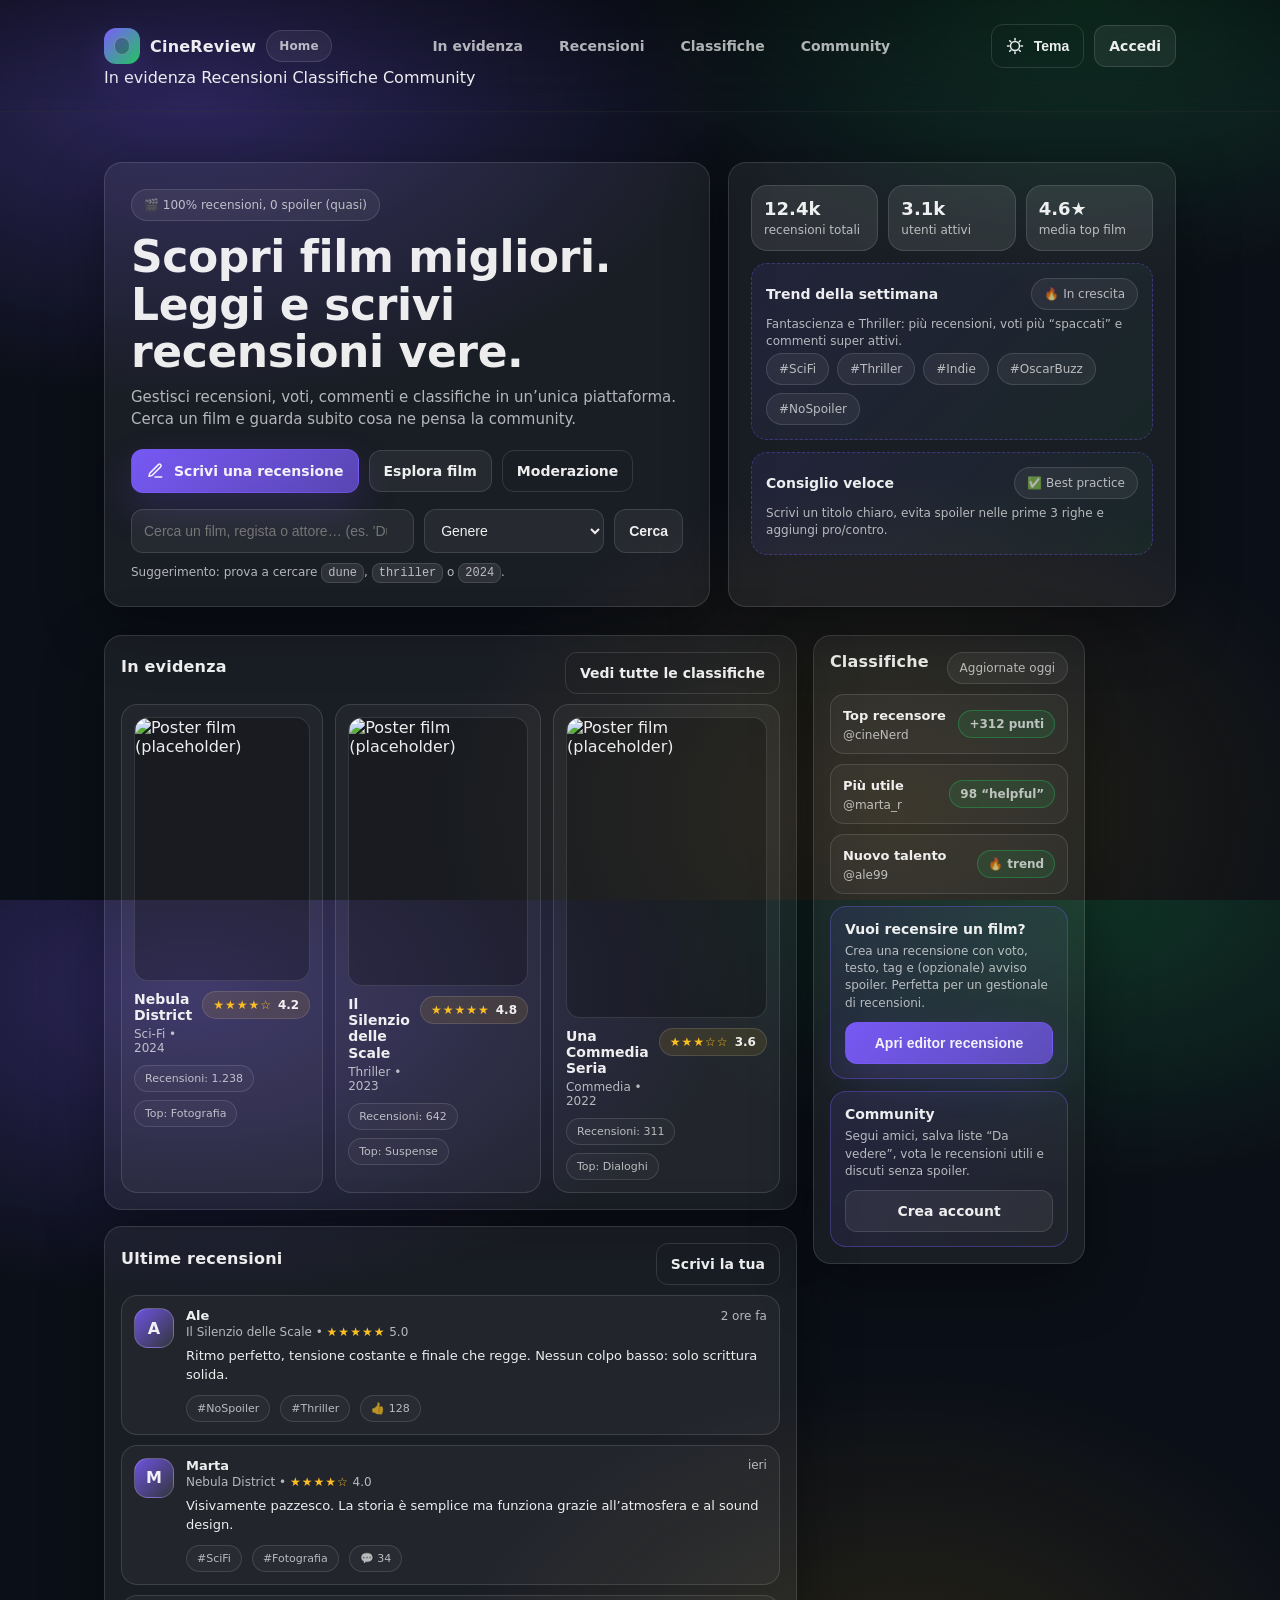
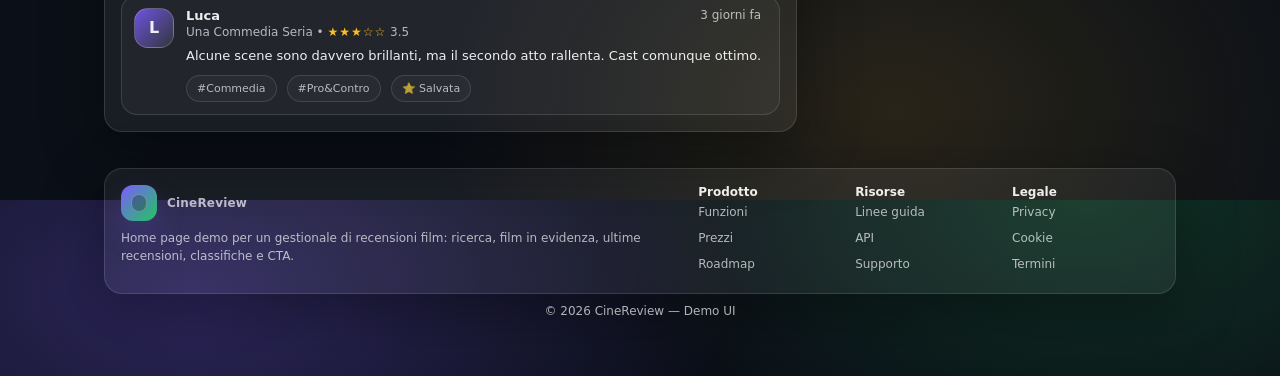
==== public/index.html @ 0fd9e8b3 "sighhhh" ====
<!doctype html>
<html lang="it">
<head>
  <meta charset="utf-8" />
  <meta name="viewport" content="width=device-width,initial-scale=1" />
  <title>CineReview — Recensioni di film</title>
  <meta name="description" content="Scopri, valuta e scrivi recensioni di film. Classifiche, community e consigli personalizzati." />
  <link rel="stylesheet" href="../src/template/homepagestyle.css">
</head>

<body>
  <header>
    <div class="wrap">
      <div class="nav">
        <a class="brand" href="#">
          <span class="logo" aria-hidden="true"></span>
          <span>CineReview</span>
          <span class="chip" title="Demo home">Home</span>
        </a>

        <nav class="navlinks" aria-label="Navigazione principale">
          <a href="#in-evidenza">In evidenza</a>
          <a href="#recensioni">Recensioni</a>
          <a href="#classifiche">Classifiche</a>
          <a href="#community">Community</a>
        </nav>

        <div class="navactions">
          <button class="btn ghost" id="themeBtn" type="button" aria-label="Cambia tema">
            <svg class="icon" viewBox="0 0 24 24" fill="none" aria-hidden="true">
              <path d="M12 18a6 6 0 1 0 0-12 6 6 0 0 0 0 12Z" stroke="currentColor" stroke-width="2"/>
              <path d="M12 2v2M12 20v2M4.93 4.93l1.41 1.41M17.66 17.66l1.41 1.41M2 12h2M20 12h2M4.93 19.07l1.41-1.41M17.66 6.34l1.41-1.41" stroke="currentColor" stroke-width="2" stroke-linecap="round"/>
            </svg>
            Tema
          </button>
          <a class="btn" href="login.php">
            Accedi
          </a>
          <button class="btn burger" id="burger" type="button" aria-label="Apri menu">
            ☰
          </button>
        </div>
      </div>

      <div class="mobilemenu" id="mobilemenu" aria-label="Menu mobile">
        <a href="#in-evidenza">In evidenza</a>
        <a href="#recensioni">Recensioni</a>
        <a href="#classifiche">Classifiche</a>
        <a href="#community">Community</a>
      </div>
    </div>
  </header>

  <main class="wrap">
    <!-- HERO -->
    <section class="hero" aria-label="Introduzione">
      <div class="card hero-left">
        <span class="chip">🎬 100% recensioni, 0 spoiler (quasi)</span>
        <h1>Scopri film migliori.<br/>Leggi e scrivi recensioni vere.</h1>
        <p>
          Gestisci recensioni, voti, commenti e classifiche in un’unica piattaforma.
          Cerca un film e guarda subito cosa ne pensa la community.
        </p>

        <div class="hero-cta">
          <a class="btn primary" href="#scrivi">
            <svg class="icon" viewBox="0 0 24 24" fill="none" aria-hidden="true">
              <path d="M12 20h9" stroke="currentColor" stroke-width="2" stroke-linecap="round"/>
              <path d="M16.5 3.5a2.1 2.1 0 0 1 3 3L8 18l-4 1 1-4 11.5-11.5Z" stroke="currentColor" stroke-width="2" stroke-linejoin="round"/>
            </svg>
            Scrivi una recensione
          </a>
          <a class="btn" href="#in-evidenza">Esplora film</a>
          <a class="btn ghost" href="#moderazione" title="Area admin (demo)">Moderazione</a>
        </div>

        <form class="search" action="#" onsubmit="return false;" aria-label="Ricerca film">
          <input id="q" type="search" placeholder="Cerca un film, regista o attore… (es. 'Dune')" autocomplete="off" />
          <select id="genre" aria-label="Genere">
            <option value="">Genere</option>
            <option>Azione</option>
            <option>Drammatico</option>
            <option>Commedia</option>
            <option>Thriller</option>
            <option>Fantascienza</option>
          </select>
          <button class="btn" type="button" id="searchBtn">Cerca</button>
        </form>

        <div class="smallnote">
          Suggerimento: prova a cercare <code>dune</code>, <code>thriller</code> o <code>2024</code>.
        </div>
      </div>

      <aside class="card hero-right" aria-label="Statistiche e trend">
        <div class="stats">
          <div class="stat">
            <b>12.4k</b>
            <span>recensioni totali</span>
          </div>
          <div class="stat">
            <b>3.1k</b>
            <span>utenti attivi</span>
          </div>
          <div class="stat">
            <b>4.6★</b>
            <span>media top film</span>
          </div>
        </div>

        <div class="mini">
          <div class="row">
            <h3>Trend della settimana</h3>
            <span class="chip">🔥 In crescita</span>
          </div>
          <p>Fantascienza e Thriller: più recensioni, voti più “spaccati” e commenti super attivi.</p>
          <div class="top-tags" aria-label="Tag popolari">
            <span class="chip">#SciFi</span>
            <span class="chip">#Thriller</span>
            <span class="chip">#Indie</span>
            <span class="chip">#OscarBuzz</span>
            <span class="chip">#NoSpoiler</span>
          </div>
        </div>

        <div class="mini">
          <div class="row">
            <h3>Consiglio veloce</h3>
            <span class="chip">✅ Best practice</span>
          </div>
          <p>Scrivi un titolo chiaro, evita spoiler nelle prime 3 righe e aggiungi pro/contro.</p>
        </div>
      </aside>
    </section>

    <!-- SEZIONE PRINCIPALE -->
    <section class="section">
      <!-- Left: Featured + Latest -->
      <div>
        <div class="card" style="padding:16px" id="in-evidenza">
          <div class="head">
            <h2>In evidenza</h2>
            <a class="btn ghost" href="#classifiche">Vedi tutte le classifiche</a>
          </div>

          <div class="grid" aria-label="Film in evidenza">
            <!-- Card 1 -->
            <article class="movie">
              <div class="poster">
                <img alt="Poster film (placeholder)"
                     src="https://picsum.photos/seed/cinereview-1/600/900" />
              </div>
              <div class="meta">
                <div>
                  <div class="title">Nebula District</div>
                  <div class="sub">Sci-Fi • 2024</div>
                </div>
                <div class="rating" title="Voto medio">
                  <span class="stars">★★★★☆</span>
                  <span>4.2</span>
                </div>
              </div>
              <div class="pill">
                <span>Recensioni: 1.238</span>
                <span>Top: Fotografia</span>
              </div>
            </article>

            <!-- Card 2 -->
            <article class="movie">
              <div class="poster">
                <img alt="Poster film (placeholder)"
                     src="https://picsum.photos/seed/cinereview-2/600/900" />
              </div>
              <div class="meta">
                <div>
                  <div class="title">Il Silenzio delle Scale</div>
                  <div class="sub">Thriller • 2023</div>
                </div>
                <div class="rating" title="Voto medio">
                  <span class="stars">★★★★★</span>
                  <span>4.8</span>
                </div>
              </div>
              <div class="pill">
                <span>Recensioni: 642</span>
                <span>Top: Suspense</span>
              </div>
            </article>

            <!-- Card 3 -->
            <article class="movie">
              <div class="poster">
                <img alt="Poster film (placeholder)"
                     src="https://picsum.photos/seed/cinereview-3/600/900" />
              </div>
              <div class="meta">
                <div>
                  <div class="title">Una Commedia Seria</div>
                  <div class="sub">Commedia • 2022</div>
                </div>
                <div class="rating" title="Voto medio">
                  <span class="stars">★★★☆☆</span>
                  <span>3.6</span>
                </div>
              </div>
              <div class="pill">
                <span>Recensioni: 311</span>
                <span>Top: Dialoghi</span>
              </div>
            </article>
          </div>
        </div>

        <div class="card reviews" id="recensioni" style="margin-top:16px">
          <div class="head">
            <h2>Ultime recensioni</h2>
            <a class="btn ghost" href="#scrivi">Scrivi la tua</a>
          </div>

          <article class="review">
            <div class="avatar" aria-hidden="true">A</div>
            <div class="content">
              <div class="top">
                <div class="who">Ale</div>
                <div class="when">2 ore fa</div>
              </div>
              <div class="film">Il Silenzio delle Scale • <span class="stars">★★★★★</span> 5.0</div>
              <div class="text">
                Ritmo perfetto, tensione costante e finale che regge. Nessun colpo basso: solo scrittura solida.
              </div>
              <div class="foot">
                <span class="tag">#NoSpoiler</span>
                <span class="tag">#Thriller</span>
                <span class="tag">👍 128</span>
              </div>
            </div>
          </article>

          <article class="review">
            <div class="avatar" aria-hidden="true">M</div>
            <div class="content">
              <div class="top">
                <div class="who">Marta</div>
                <div class="when">ieri</div>
              </div>
              <div class="film">Nebula District • <span class="stars">★★★★☆</span> 4.0</div>
              <div class="text">
                Visivamente pazzesco. La storia è semplice ma funziona grazie all’atmosfera e al sound design.
              </div>
              <div class="foot">
                <span class="tag">#SciFi</span>
                <span class="tag">#Fotografia</span>
                <span class="tag">💬 34</span>
              </div>
            </div>
          </article>

          <article class="review">
            <div class="avatar" aria-hidden="true">L</div>
            <div class="content">
              <div class="top">
                <div class="who">Luca</div>
                <div class="when">3 giorni fa</div>
              </div>
              <div class="film">Una Commedia Seria • <span class="stars">★★★☆☆</span> 3.5</div>
              <div class="text">
                Alcune scene sono davvero brillanti, ma il secondo atto rallenta. Cast comunque ottimo.
              </div>
              <div class="foot">
                <span class="tag">#Commedia</span>
                <span class="tag">#Pro&Contro</span>
                <span class="tag">⭐ Salvata</span>
              </div>
            </div>
          </article>
        </div>
      </div>

      <!-- Right: Sidebar -->
      <aside class="card side" id="classifiche">
        <div class="head">
          <h2>Classifiche</h2>
          <span class="chip">Aggiornate oggi</span>
        </div>

        <div class="leader" aria-label="Top recensori">
          <div class="rowitem">
            <div>
              <b>Top recensore</b><br/>
              <span>@cineNerd</span>
            </div>
            <span class="badge">+312 punti</span>
          </div>

          <div class="rowitem">
            <div>
              <b>Più utile</b><br/>
              <span>@marta_r</span>
            </div>
            <span class="badge">98 “helpful”</span>
          </div>

          <div class="rowitem">
            <div>
              <b>Nuovo talento</b><br/>
              <span>@ale99</span>
            </div>
            <span class="badge">🔥 trend</span>
          </div>
        </div>

        <div class="cta" id="scrivi">
          <h3>Vuoi recensire un film?</h3>
          <p>
            Crea una recensione con voto, testo, tag e (opzionale) avviso spoiler.
            Perfetta per un gestionale di recensioni.
          </p>
          <button class="btn primary" type="button" onclick="demoToast('Editor recensioni (demo)')">
            Apri editor recensione
          </button>
        </div>

        <div class="cta" id="community" style="margin-top:12px">
          <h3>Community</h3>
          <p>
            Segui amici, salva liste “Da vedere”, vota le recensioni utili e discuti senza spoiler.
          </p>
          <a class="btn" href="#login">Crea account</a>
        </div>
      </aside>
    </section>

    <footer>
      <div class="card footergrid" id="login">
        <div>
          <div class="brand" style="margin-bottom:8px">
            <span class="logo" aria-hidden="true"></span>
            <span>CineReview</span>
          </div>
          <div style="color:var(--muted); line-height:1.5">
            Home page demo per un gestionale di recensioni film: ricerca, film in evidenza,
            ultime recensioni, classifiche e CTA.
          </div>
        </div>

        <div class="cols" aria-label="Link utili">
          <div class="fcol">
            <b style="font-size:12px; color:var(--text)">Prodotto</b>
            <a href="#">Funzioni</a>
            <a href="#">Prezzi</a>
            <a href="#">Roadmap</a>
          </div>
          <div class="fcol">
            <b style="font-size:12px; color:var(--text)">Risorse</b>
            <a href="#">Linee guida</a>
            <a href="#">API</a>
            <a href="#">Supporto</a>
          </div>
          <div class="fcol">
            <b style="font-size:12px; color:var(--text)">Legale</b>
            <a href="#">Privacy</a>
            <a href="#">Cookie</a>
            <a href="#">Termini</a>
          </div>
        </div>
      </div>

      <div class="copy">© <span id="year"></span> CineReview — Demo UI</div>
    </footer>
  </main>

  <script>
    // --- Mobile menu toggle
    const burger = document.getElementById('burger');
    const mobilemenu = document.getElementById('mobilemenu');
    burger?.addEventListener('click', () => {
      const open = mobilemenu.style.display === 'block';
      mobilemenu.style.display = open ? 'none' : 'block';
    });

    // --- Theme toggle (light/dark) with localStorage
    const themeBtn = document.getElementById('themeBtn');
    const saved = localStorage.getItem('cinereview_theme');
    if (saved === 'light') document.body.classList.add('light');

    themeBtn?.addEventListener('click', () => {
      document.body.classList.toggle('light');
      localStorage.setItem('cinereview_theme',
        document.body.classList.contains('light') ? 'light' : 'dark'
      );
    });

    // --- Fake search action
    const searchBtn = document.getElementById('searchBtn');
    const q = document.getElementById('q');
    const genre = document.getElementById('genre');

    searchBtn?.addEventListener('click', () => {
      const text = (q.value || '').trim();
      const g = genre.value;
      const msg = `Ricerca (demo): ${text || '—'} ${g ? '• Genere: ' + g : ''}`;
      demoToast(msg);
    });

    // --- Footer year
    document.getElementById('year').textContent = new Date().getFullYear();

    // --- Minimal toast (no librerie)
    function demoToast(message){
      const t = document.createElement('div');
      t.textContent = message;
      t.setAttribute('role', 'status');
      t.style.position = 'fixed';
      t.style.left = '50%';
      t.style.bottom = '22px';
      t.style.transform = 'translateX(-50%)';
      t.style.padding = '12px 14px';
      t.style.borderRadius = '14px';
      t.style.border = '1px solid rgba(255,255,255,.18)';
      t.style.background = 'rgba(0,0,0,.72)';
      t.style.color = 'white';
      t.style.backdropFilter = 'blur(10px)';
      t.style.boxShadow = '0 20px 60px rgba(0,0,0,.45)';
      t.style.fontWeight = '700';
      t.style.fontSize = '13px';
      t.style.zIndex = 9999;
      document.body.appendChild(t);
      setTimeout(()=>{ t.style.opacity = '0'; t.style.transition = 'opacity .25s ease'; }, 1300);
      setTimeout(()=>{ t.remove(); }, 1700);
    }
  </script>
</body>
</html>
---- src/template/homepagestyle.css ----
:root{
      --bg: #0b0f17;
      --panel: rgba(255,255,255,.06);
      --panel2: rgba(255,255,255,.09);
      --text: rgba(255,255,255,.92);
      --muted: rgba(255,255,255,.68);
      --line: rgba(255,255,255,.12);
      --accent: #7c5cff;
      --accent2:#22c55e;
      --warning:#fbbf24;
      --shadow: 0 18px 60px rgba(0,0,0,.35);
      --radius: 18px;
      --radius2: 14px;
      --max: 1120px;
      --mono: ui-monospace, SFMono-Regular, Menlo, Monaco, Consolas, "Liberation Mono", "Courier New", monospace;
      --sans: ui-sans-serif, system-ui, -apple-system, Segoe UI, Roboto, Helvetica, Arial, "Apple Color Emoji","Segoe UI Emoji";
    }

    /* Light mode */
    body.light{
      --bg: #f7f8fb;
      --panel: rgba(0,0,0,.045);
      --panel2: rgba(0,0,0,.065);
      --text: rgba(10,14,23,.92);
      --muted: rgba(10,14,23,.65);
      --line: rgba(10,14,23,.12);
      --shadow: 0 18px 60px rgba(10,14,23,.10);
    }

    *{box-sizing:border-box}
    html,body{height:100%}
    body{
      margin:0;
      font-family:var(--sans);
      background:
        radial-gradient(900px 520px at 15% 10%, rgba(124,92,255,.30), transparent 60%),
        radial-gradient(720px 440px at 85% 0%, rgba(34,197,94,.20), transparent 65%),
        radial-gradient(720px 520px at 70% 90%, rgba(251,191,36,.12), transparent 65%),
        var(--bg);
      color:var(--text);
    }

    a{color:inherit;text-decoration:none}
    .wrap{max-width:var(--max); margin:0 auto; padding:24px}
    .chip{
      display:inline-flex; align-items:center; gap:8px;
      padding:8px 12px; border:1px solid var(--line);
      background:var(--panel); border-radius:999px; color:var(--muted);
      font-size:12px;
    }
    .btn{
      display:inline-flex; align-items:center; justify-content:center; gap:10px;
      padding:12px 14px; border-radius:12px;
      border:1px solid var(--line);
      background:var(--panel);
      color:var(--text);
      font-weight:600; font-size:14px;
      cursor:pointer;
      transition:transform .12s ease, background .12s ease, border-color .12s ease;
      user-select:none;
    }
    .btn:hover{transform:translateY(-1px); background:var(--panel2); border-color:rgba(124,92,255,.35)}
    .btn.primary{
      background:linear-gradient(135deg, rgba(124,92,255,.95), rgba(124,92,255,.65));
      border-color:rgba(124,92,255,.45);
      box-shadow:0 16px 40px rgba(124,92,255,.20);
    }
    .btn.primary:hover{border-color:rgba(124,92,255,.75)}
    .btn.ghost{background:transparent}
    .icon{
      width:18px; height:18px; display:inline-block;
      vertical-align:-3px;
    }

    /* Header */
    header{
      position:sticky; top:0; z-index:30;
      backdrop-filter: blur(14px);
      background:linear-gradient(to bottom, rgba(0,0,0,.28), rgba(0,0,0,.00));
      border-bottom:1px solid rgba(255,255,255,.06);
    }
    body.light header{
      background:linear-gradient(to bottom, rgba(247,248,251,.70), rgba(247,248,251,.10));
      border-bottom:1px solid rgba(0,0,0,.06);
    }
    .nav{
      display:flex; align-items:center; justify-content:space-between;
      gap:14px;
    }
    .brand{
      display:flex; align-items:center; gap:10px; font-weight:800; letter-spacing:.2px;
    }
    .logo{
      width:36px; height:36px; border-radius:12px;
      background:linear-gradient(135deg, rgba(124,92,255,1), rgba(34,197,94,1));
      box-shadow: 0 12px 30px rgba(124,92,255,.18);
      position:relative;
    }
    .logo:after{
      content:"";
      position:absolute; inset:9px 10px 9px 10px;
      border-radius:10px;
      background:rgba(0,0,0,.25);
      border:1px solid rgba(255,255,255,.25);
    }
    .navlinks{
      display:flex; align-items:center; gap:16px;
      color:var(--muted); font-weight:600; font-size:14px;
    }
    .navlinks a{padding:10px 10px; border-radius:12px}
    .navlinks a:hover{background:var(--panel2); color:var(--text)}
    .navactions{display:flex; align-items:center; gap:10px}
    .burger{display:none}

    /* Hero */
    .hero{
      padding:26px 0 10px 0;
      display:grid;
      grid-template-columns: 1.15fr .85fr;
      gap:18px;
      align-items:stretch;
    }
    .card{
      background:var(--panel);
      border:1px solid var(--line);
      border-radius:var(--radius);
      box-shadow:var(--shadow);
    }
    .hero-left{padding:26px}
    .hero h1{
      margin:12px 0 10px;
      font-size: clamp(30px, 3.5vw, 44px);
      line-height:1.08;
      letter-spacing:-.4px;
    }
    .hero p{
      margin:0 0 18px;
      color:var(--muted);
      font-size:15px;
      line-height:1.5;
      max-width:58ch;
    }
    .hero-cta{display:flex; gap:10px; flex-wrap:wrap; align-items:center}
    .search{
      display:flex; gap:10px; margin-top:16px; flex-wrap:wrap;
    }
    .search input, .search select{
      background:rgba(255,255,255,.06);
      border:1px solid var(--line);
      color:var(--text);
      padding:12px 12px;
      border-radius:12px;
      outline:none;
      font-size:14px;
    }
    body.light .search input, body.light .search select{
      background:rgba(0,0,0,.03);
    }
    .search input{flex: 1 1 260px}
    .search select{flex: 0 1 180px}
    .smallnote{margin-top:12px; color:var(--muted); font-size:12px}
    .smallnote code{font-family:var(--mono); background:var(--panel2); padding:2px 6px; border-radius:8px; border:1px solid var(--line)}

    .hero-right{
      padding:22px;
      display:flex; flex-direction:column; gap:12px;
      position:relative;
      overflow:hidden;
    }
    .stats{
      display:grid;
      grid-template-columns:repeat(3,1fr);
      gap:10px;
    }
    .stat{
      border:1px solid var(--line);
      background:var(--panel2);
      border-radius:16px;
      padding:12px;
    }
    .stat b{display:block; font-size:18px}
    .stat span{color:var(--muted); font-size:12px}
    .top-tags{
      display:flex; flex-wrap:wrap; gap:8px;
      margin-top:2px;
    }
    .top-tags .chip{cursor:pointer}
    .mini{
      border:1px dashed rgba(124,92,255,.35);
      background:linear-gradient(135deg, rgba(124,92,255,.10), rgba(34,197,94,.06));
      border-radius:16px;
      padding:14px;
    }
    .mini .row{display:flex; justify-content:space-between; align-items:center; gap:12px}
    .mini h3{margin:0; font-size:14px}
    .mini p{margin:6px 0 0; font-size:12px; color:var(--muted); line-height:1.45}

    /* Sections */
    .section{
      margin-top:18px;
      display:grid;
      grid-template-columns: 1.25fr .75fr;
      gap:16px;
      align-items:start;
    }
    .section h2{
      margin:0 0 12px;
      font-size:16px;
      letter-spacing:.2px;
    }
    .section .head{
      display:flex; align-items:center; justify-content:space-between; gap:12px;
      margin-bottom:10px;
    }

    /* Featured movies grid */
    .grid{
      display:grid;
      grid-template-columns:repeat(3,1fr);
      gap:12px;
    }
    .movie{
      padding:12px;
      border-radius:16px;
      border:1px solid var(--line);
      background:rgba(255,255,255,.04);
      transition:transform .12s ease, background .12s ease, border-color .12s ease;
    }
    .movie:hover{transform:translateY(-2px); background:var(--panel2); border-color:rgba(124,92,255,.35)}
    .poster{
      aspect-ratio: 2/3;
      border-radius:14px;
      overflow:hidden;
      border:1px solid rgba(255,255,255,.12);
      background:rgba(0,0,0,.25);
    }
    .poster img{width:100%; height:100%; object-fit:cover; display:block}
    .movie .meta{margin-top:10px; display:flex; align-items:flex-start; justify-content:space-between; gap:10px}
    .movie .title{font-weight:800; font-size:14px; line-height:1.15}
    .movie .sub{color:var(--muted); font-size:12px; margin-top:4px}
    .rating{
      display:inline-flex; align-items:center; gap:6px;
      padding:6px 10px; border-radius:999px;
      border:1px solid var(--line);
      background:rgba(251,191,36,.10);
      font-weight:800; font-size:12px;
      white-space:nowrap;
    }
    .stars{letter-spacing:1px; color:var(--warning)}
    .pill{
      margin-top:10px;
      display:flex; gap:8px; flex-wrap:wrap;
    }
    .pill span{
      font-size:11px; color:var(--muted);
      border:1px solid var(--line);
      border-radius:999px;
      padding:6px 10px;
      background:rgba(255,255,255,.03);
    }

    /* Latest reviews */
    .reviews{padding:16px}
    .review{
      display:flex; gap:12px;
      padding:12px; border-radius:16px;
      border:1px solid var(--line);
      background:rgba(255,255,255,.04);
    }
    .review + .review{margin-top:10px}
    .avatar{
      width:40px; height:40px; border-radius:14px;
      background:linear-gradient(135deg, rgba(124,92,255,.85), rgba(255,255,255,.08));
      border:1px solid rgba(255,255,255,.18);
      flex:0 0 auto;
      display:grid; place-items:center;
      font-weight:900;
    }
    body.light .avatar{border-color:rgba(0,0,0,.10)}
    .review .content{min-width:0}
    .review .top{display:flex; align-items:center; justify-content:space-between; gap:10px}
    .review .who{font-weight:800; font-size:13px}
    .review .when{color:var(--muted); font-size:12px}
    .review .film{color:var(--muted); font-size:12px; margin-top:2px}
    .review .text{margin-top:8px; color:var(--text); font-size:13px; line-height:1.45}
    .review .foot{margin-top:10px; display:flex; gap:10px; flex-wrap:wrap; align-items:center}
    .tag{
      font-size:11px; color:var(--muted);
      border:1px solid var(--line);
      border-radius:999px;
      padding:6px 10px;
      background:rgba(255,255,255,.03);
    }

    /* Sidebar: leaderboard + CTA */
    .side{padding:16px}
    .leader{
      display:flex; flex-direction:column; gap:10px;
    }
    .rowitem{
      display:flex; align-items:center; justify-content:space-between; gap:12px;
      padding:10px 12px; border-radius:14px;
      border:1px solid var(--line);
      background:rgba(255,255,255,.04);
    }
    .rowitem b{font-size:13px}
    .rowitem span{font-size:12px; color:var(--muted)}
    .badge{
      font-size:11px;
      border:1px solid rgba(34,197,94,.35);
      background:rgba(34,197,94,.12);
      padding:6px 10px;
      border-radius:999px;
      color:var(--text);
      font-weight:800;
      white-space:nowrap;
    }
    .cta{
      margin-top:12px;
      padding:14px;
      border-radius:16px;
      border:1px solid rgba(124,92,255,.35);
      background:linear-gradient(135deg, rgba(124,92,255,.12), rgba(255,255,255,.03));
    }
    .cta h3{margin:0 0 6px; font-size:14px}
    .cta p{margin:0 0 10px; color:var(--muted); font-size:12px; line-height:1.45}
    .cta .btn{width:100%}

    /* Footer */
    footer{
      margin-top:18px;
      padding:18px 0 34px;
      color:var(--muted);
      font-size:12px;
    }
    .footergrid{
      display:grid;
      grid-template-columns: 1.1fr .9fr;
      gap:14px;
      padding:16px;
    }
    .footergrid .cols{
      display:grid;
      grid-template-columns:repeat(3, 1fr);
      gap:10px;
    }
    .fcol a{
      display:block; padding:6px 0;
      color:var(--muted);
    }
    .fcol a:hover{color:var(--text)}
    .copy{padding-top:10px; text-align:center}

    /* Mobile */
    @media (max-width: 940px){
      .hero{grid-template-columns: 1fr; }
      .section{grid-template-columns: 1fr}
      .grid{grid-template-columns: repeat(2,1fr)}
      .navlinks{display:none}
      .burger{display:inline-flex}
      .mobilemenu{
        display:none;
        margin-top:12px;
        border:1px solid var(--line);
        border-radius:16px;
        background:var(--panel);
        padding:10px;
      }
      .mobilemenu a{
        display:block;
        padding:10px 10px;
        border-radius:12px;
        color:var(--muted);
        font-weight:700;
      }
      .mobilemenu a:hover{background:var(--panel2); color:var(--text)}
    }
    @media (max-width: 560px){
      .grid{grid-template-columns: 1fr}
      .stats{grid-template-columns: 1fr}
      .hero-left{padding:18px}
      .hero-right{padding:16px}
    }
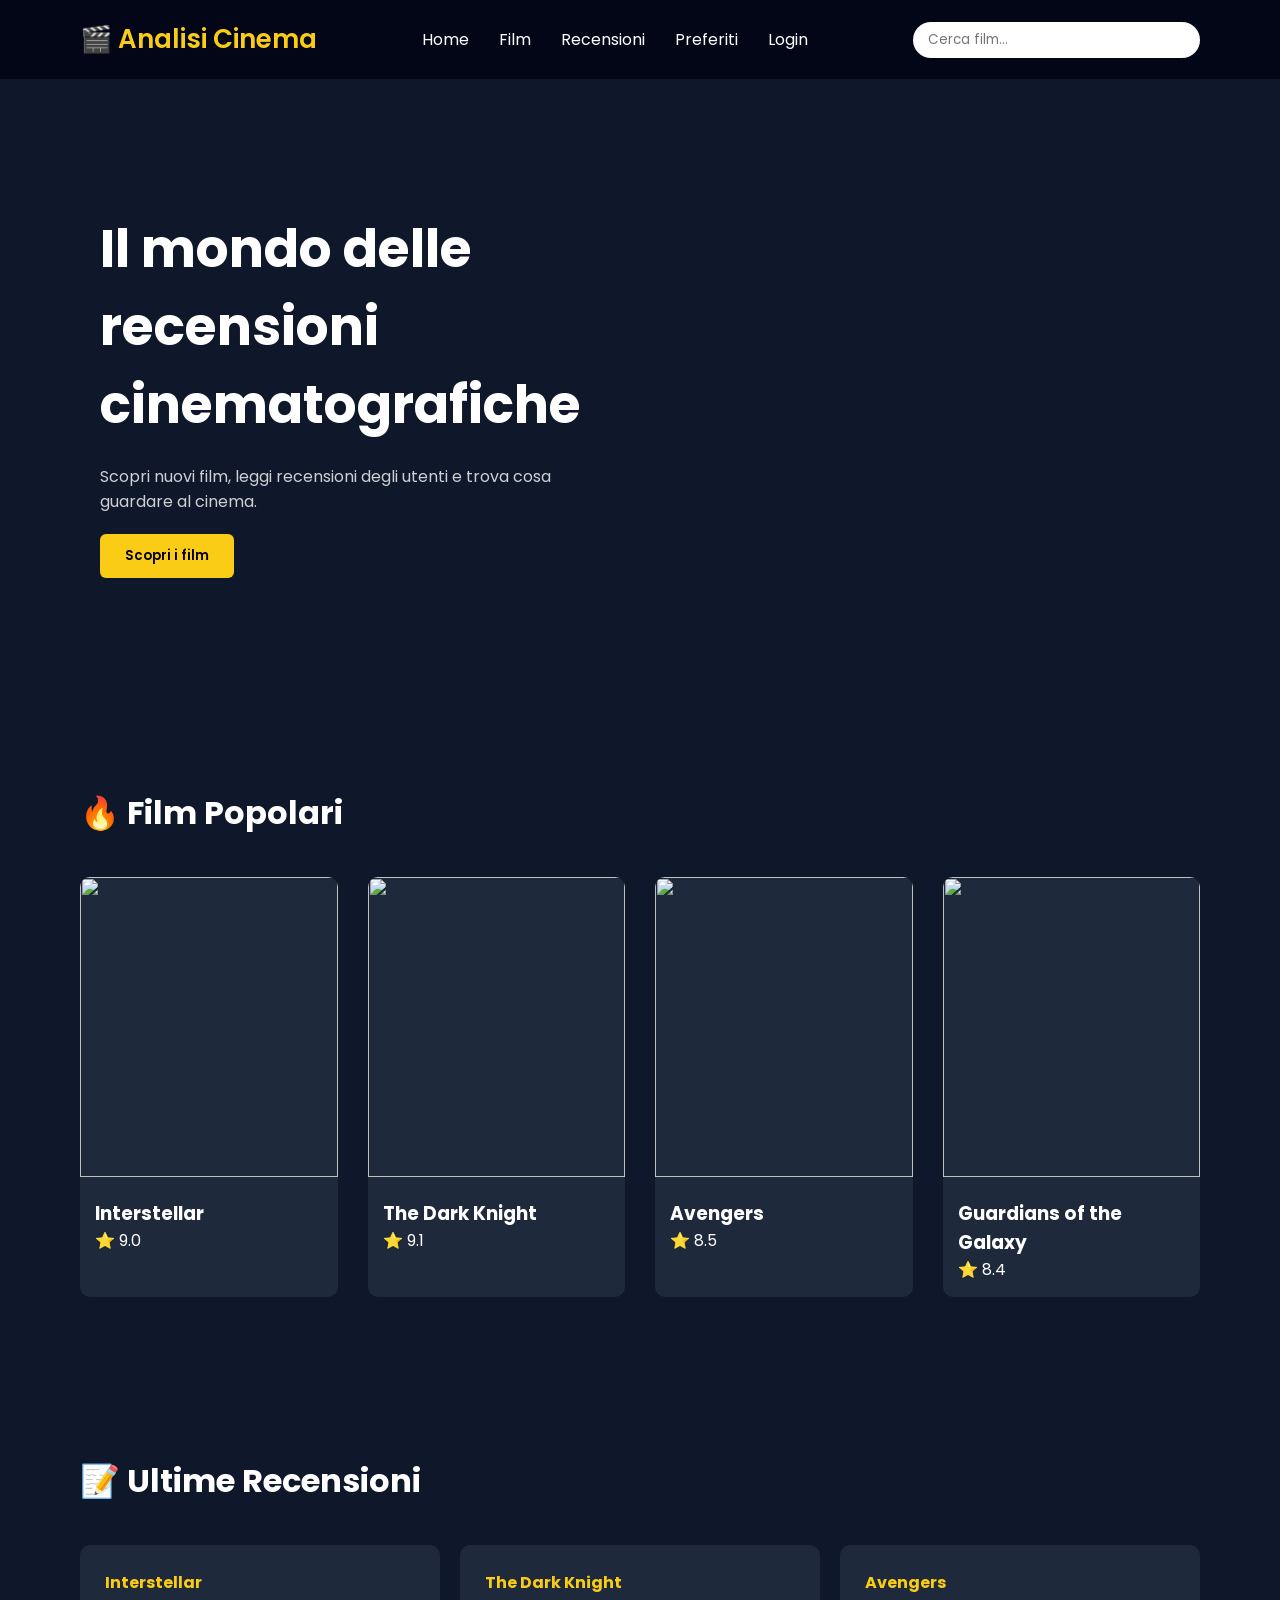
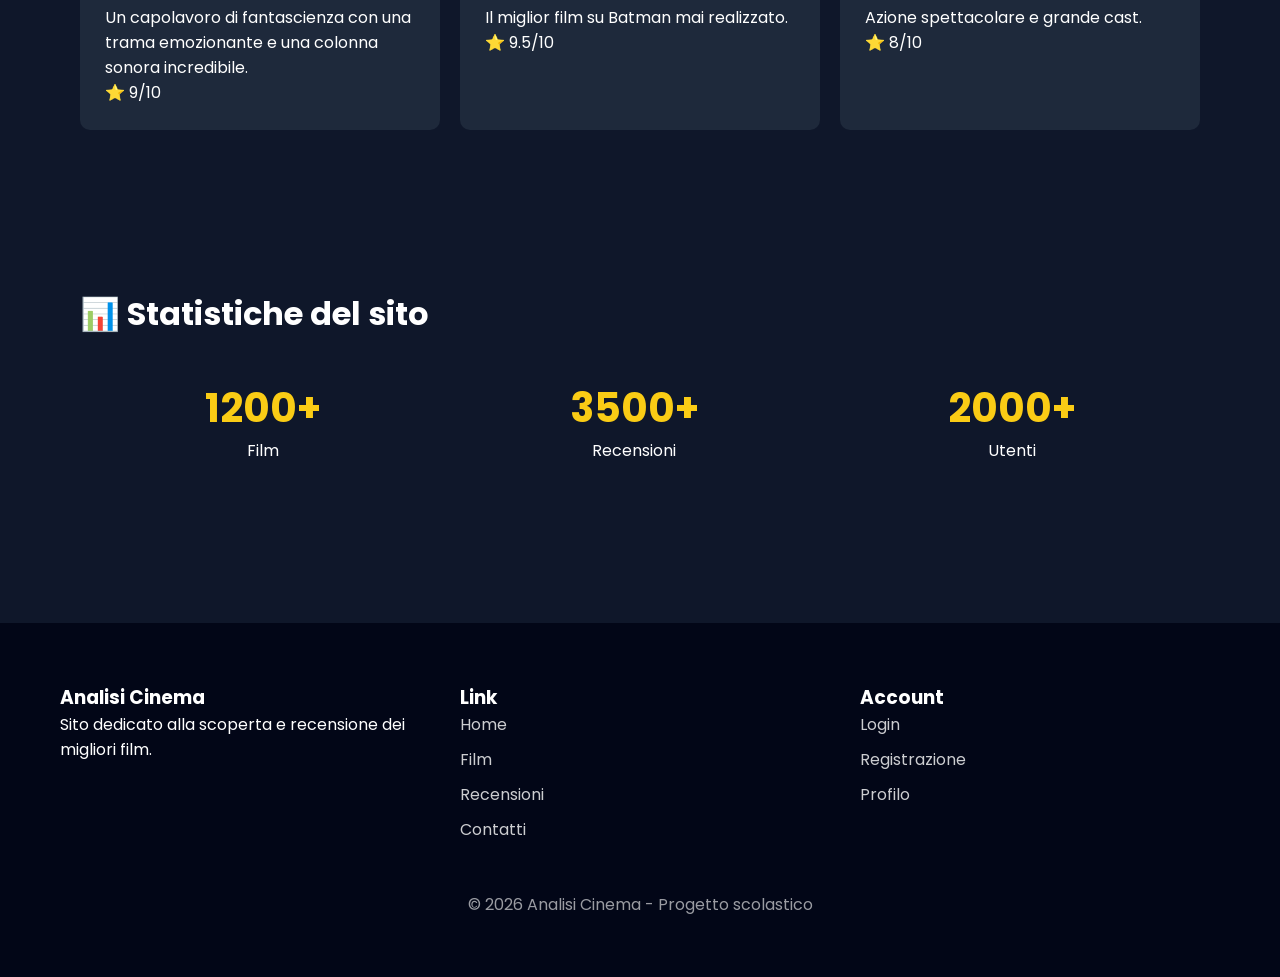
==== commit a22c7894: "Cercando di integrare l'html con le varie funzioni + aggiustamenti di struttura" ====
--- a/public/index.html
+++ b/public/index.html
@@ -1,434 +1,224 @@
-<!doctype html>
+<!DOCTYPE html>
 <html lang="it">
+
 <head>
-  <meta charset="utf-8" />
-  <meta name="viewport" content="width=device-width,initial-scale=1" />
-  <title>CineReview — Recensioni di film</title>
-  <meta name="description" content="Scopri, valuta e scrivi recensioni di film. Classifiche, community e consigli personalizzati." />
-  <link rel="stylesheet" href="../src/template/homepagestyle.css">
+
+<meta charset="UTF-8">
+<meta name="viewport" content="width=device-width, initial-scale=1.0">
+
+<title>Analisi Cinema</title>
+
+<link href="https://fonts.googleapis.com/css2?family=Poppins:wght@300;400;600&display=swap" rel="stylesheet">
+<link rel="stylesheet" href="../src/template/homepagestyle.css">
 </head>
 
+
 <body>
-  <header>
-    <div class="wrap">
-      <div class="nav">
-        <a class="brand" href="#">
-          <span class="logo" aria-hidden="true"></span>
-          <span>CineReview</span>
-          <span class="chip" title="Demo home">Home</span>
-        </a>
-
-        <nav class="navlinks" aria-label="Navigazione principale">
-          <a href="#in-evidenza">In evidenza</a>
-          <a href="#recensioni">Recensioni</a>
-          <a href="#classifiche">Classifiche</a>
-          <a href="#community">Community</a>
-        </nav>
-
-        <div class="navactions">
-          <button class="btn ghost" id="themeBtn" type="button" aria-label="Cambia tema">
-            <svg class="icon" viewBox="0 0 24 24" fill="none" aria-hidden="true">
-              <path d="M12 18a6 6 0 1 0 0-12 6 6 0 0 0 0 12Z" stroke="currentColor" stroke-width="2"/>
-              <path d="M12 2v2M12 20v2M4.93 4.93l1.41 1.41M17.66 17.66l1.41 1.41M2 12h2M20 12h2M4.93 19.07l1.41-1.41M17.66 6.34l1.41-1.41" stroke="currentColor" stroke-width="2" stroke-linecap="round"/>
-            </svg>
-            Tema
-          </button>
-          <a class="btn" href="login.php">
-            Accedi
-          </a>
-          <button class="btn burger" id="burger" type="button" aria-label="Apri menu">
-            ☰
-          </button>
-        </div>
-      </div>
-
-      <div class="mobilemenu" id="mobilemenu" aria-label="Menu mobile">
-        <a href="#in-evidenza">In evidenza</a>
-        <a href="#recensioni">Recensioni</a>
-        <a href="#classifiche">Classifiche</a>
-        <a href="#community">Community</a>
-      </div>
-    </div>
-  </header>
-
-  <main class="wrap">
-    <!-- HERO -->
-    <section class="hero" aria-label="Introduzione">
-      <div class="card hero-left">
-        <span class="chip">🎬 100% recensioni, 0 spoiler (quasi)</span>
-        <h1>Scopri film migliori.<br/>Leggi e scrivi recensioni vere.</h1>
-        <p>
-          Gestisci recensioni, voti, commenti e classifiche in un’unica piattaforma.
-          Cerca un film e guarda subito cosa ne pensa la community.
-        </p>
-
-        <div class="hero-cta">
-          <a class="btn primary" href="#scrivi">
-            <svg class="icon" viewBox="0 0 24 24" fill="none" aria-hidden="true">
-              <path d="M12 20h9" stroke="currentColor" stroke-width="2" stroke-linecap="round"/>
-              <path d="M16.5 3.5a2.1 2.1 0 0 1 3 3L8 18l-4 1 1-4 11.5-11.5Z" stroke="currentColor" stroke-width="2" stroke-linejoin="round"/>
-            </svg>
-            Scrivi una recensione
-          </a>
-          <a class="btn" href="#in-evidenza">Esplora film</a>
-          <a class="btn ghost" href="#moderazione" title="Area admin (demo)">Moderazione</a>
-        </div>
-
-        <form class="search" action="#" onsubmit="return false;" aria-label="Ricerca film">
-          <input id="q" type="search" placeholder="Cerca un film, regista o attore… (es. 'Dune')" autocomplete="off" />
-          <select id="genre" aria-label="Genere">
-            <option value="">Genere</option>
-            <option>Azione</option>
-            <option>Drammatico</option>
-            <option>Commedia</option>
-            <option>Thriller</option>
-            <option>Fantascienza</option>
-          </select>
-          <button class="btn" type="button" id="searchBtn">Cerca</button>
-        </form>
-
-        <div class="smallnote">
-          Suggerimento: prova a cercare <code>dune</code>, <code>thriller</code> o <code>2024</code>.
-        </div>
-      </div>
-
-      <aside class="card hero-right" aria-label="Statistiche e trend">
-        <div class="stats">
-          <div class="stat">
-            <b>12.4k</b>
-            <span>recensioni totali</span>
-          </div>
-          <div class="stat">
-            <b>3.1k</b>
-            <span>utenti attivi</span>
-          </div>
-          <div class="stat">
-            <b>4.6★</b>
-            <span>media top film</span>
-          </div>
-        </div>
-
-        <div class="mini">
-          <div class="row">
-            <h3>Trend della settimana</h3>
-            <span class="chip">🔥 In crescita</span>
-          </div>
-          <p>Fantascienza e Thriller: più recensioni, voti più “spaccati” e commenti super attivi.</p>
-          <div class="top-tags" aria-label="Tag popolari">
-            <span class="chip">#SciFi</span>
-            <span class="chip">#Thriller</span>
-            <span class="chip">#Indie</span>
-            <span class="chip">#OscarBuzz</span>
-            <span class="chip">#NoSpoiler</span>
-          </div>
-        </div>
-
-        <div class="mini">
-          <div class="row">
-            <h3>Consiglio veloce</h3>
-            <span class="chip">✅ Best practice</span>
-          </div>
-          <p>Scrivi un titolo chiaro, evita spoiler nelle prime 3 righe e aggiungi pro/contro.</p>
-        </div>
-      </aside>
-    </section>
-
-    <!-- SEZIONE PRINCIPALE -->
-    <section class="section">
-      <!-- Left: Featured + Latest -->
-      <div>
-        <div class="card" style="padding:16px" id="in-evidenza">
-          <div class="head">
-            <h2>In evidenza</h2>
-            <a class="btn ghost" href="#classifiche">Vedi tutte le classifiche</a>
-          </div>
-
-          <div class="grid" aria-label="Film in evidenza">
-            <!-- Card 1 -->
-            <article class="movie">
-              <div class="poster">
-                <img alt="Poster film (placeholder)"
-                     src="https://picsum.photos/seed/cinereview-1/600/900" />
-              </div>
-              <div class="meta">
-                <div>
-                  <div class="title">Nebula District</div>
-                  <div class="sub">Sci-Fi • 2024</div>
-                </div>
-                <div class="rating" title="Voto medio">
-                  <span class="stars">★★★★☆</span>
-                  <span>4.2</span>
-                </div>
-              </div>
-              <div class="pill">
-                <span>Recensioni: 1.238</span>
-                <span>Top: Fotografia</span>
-              </div>
-            </article>
-
-            <!-- Card 2 -->
-            <article class="movie">
-              <div class="poster">
-                <img alt="Poster film (placeholder)"
-                     src="https://picsum.photos/seed/cinereview-2/600/900" />
-              </div>
-              <div class="meta">
-                <div>
-                  <div class="title">Il Silenzio delle Scale</div>
-                  <div class="sub">Thriller • 2023</div>
-                </div>
-                <div class="rating" title="Voto medio">
-                  <span class="stars">★★★★★</span>
-                  <span>4.8</span>
-                </div>
-              </div>
-              <div class="pill">
-                <span>Recensioni: 642</span>
-                <span>Top: Suspense</span>
-              </div>
-            </article>
-
-            <!-- Card 3 -->
-            <article class="movie">
-              <div class="poster">
-                <img alt="Poster film (placeholder)"
-                     src="https://picsum.photos/seed/cinereview-3/600/900" />
-              </div>
-              <div class="meta">
-                <div>
-                  <div class="title">Una Commedia Seria</div>
-                  <div class="sub">Commedia • 2022</div>
-                </div>
-                <div class="rating" title="Voto medio">
-                  <span class="stars">★★★☆☆</span>
-                  <span>3.6</span>
-                </div>
-              </div>
-              <div class="pill">
-                <span>Recensioni: 311</span>
-                <span>Top: Dialoghi</span>
-              </div>
-            </article>
-          </div>
-        </div>
-
-        <div class="card reviews" id="recensioni" style="margin-top:16px">
-          <div class="head">
-            <h2>Ultime recensioni</h2>
-            <a class="btn ghost" href="#scrivi">Scrivi la tua</a>
-          </div>
-
-          <article class="review">
-            <div class="avatar" aria-hidden="true">A</div>
-            <div class="content">
-              <div class="top">
-                <div class="who">Ale</div>
-                <div class="when">2 ore fa</div>
-              </div>
-              <div class="film">Il Silenzio delle Scale • <span class="stars">★★★★★</span> 5.0</div>
-              <div class="text">
-                Ritmo perfetto, tensione costante e finale che regge. Nessun colpo basso: solo scrittura solida.
-              </div>
-              <div class="foot">
-                <span class="tag">#NoSpoiler</span>
-                <span class="tag">#Thriller</span>
-                <span class="tag">👍 128</span>
-              </div>
-            </div>
-          </article>
-
-          <article class="review">
-            <div class="avatar" aria-hidden="true">M</div>
-            <div class="content">
-              <div class="top">
-                <div class="who">Marta</div>
-                <div class="when">ieri</div>
-              </div>
-              <div class="film">Nebula District • <span class="stars">★★★★☆</span> 4.0</div>
-              <div class="text">
-                Visivamente pazzesco. La storia è semplice ma funziona grazie all’atmosfera e al sound design.
-              </div>
-              <div class="foot">
-                <span class="tag">#SciFi</span>
-                <span class="tag">#Fotografia</span>
-                <span class="tag">💬 34</span>
-              </div>
-            </div>
-          </article>
-
-          <article class="review">
-            <div class="avatar" aria-hidden="true">L</div>
-            <div class="content">
-              <div class="top">
-                <div class="who">Luca</div>
-                <div class="when">3 giorni fa</div>
-              </div>
-              <div class="film">Una Commedia Seria • <span class="stars">★★★☆☆</span> 3.5</div>
-              <div class="text">
-                Alcune scene sono davvero brillanti, ma il secondo atto rallenta. Cast comunque ottimo.
-              </div>
-              <div class="foot">
-                <span class="tag">#Commedia</span>
-                <span class="tag">#Pro&Contro</span>
-                <span class="tag">⭐ Salvata</span>
-              </div>
-            </div>
-          </article>
-        </div>
-      </div>
-
-      <!-- Right: Sidebar -->
-      <aside class="card side" id="classifiche">
-        <div class="head">
-          <h2>Classifiche</h2>
-          <span class="chip">Aggiornate oggi</span>
-        </div>
-
-        <div class="leader" aria-label="Top recensori">
-          <div class="rowitem">
-            <div>
-              <b>Top recensore</b><br/>
-              <span>@cineNerd</span>
-            </div>
-            <span class="badge">+312 punti</span>
-          </div>
-
-          <div class="rowitem">
-            <div>
-              <b>Più utile</b><br/>
-              <span>@marta_r</span>
-            </div>
-            <span class="badge">98 “helpful”</span>
-          </div>
-
-          <div class="rowitem">
-            <div>
-              <b>Nuovo talento</b><br/>
-              <span>@ale99</span>
-            </div>
-            <span class="badge">🔥 trend</span>
-          </div>
-        </div>
-
-        <div class="cta" id="scrivi">
-          <h3>Vuoi recensire un film?</h3>
-          <p>
-            Crea una recensione con voto, testo, tag e (opzionale) avviso spoiler.
-            Perfetta per un gestionale di recensioni.
-          </p>
-          <button class="btn primary" type="button" onclick="demoToast('Editor recensioni (demo)')">
-            Apri editor recensione
-          </button>
-        </div>
-
-        <div class="cta" id="community" style="margin-top:12px">
-          <h3>Community</h3>
-          <p>
-            Segui amici, salva liste “Da vedere”, vota le recensioni utili e discuti senza spoiler.
-          </p>
-          <a class="btn" href="#login">Crea account</a>
-        </div>
-      </aside>
-    </section>
-
-    <footer>
-      <div class="card footergrid" id="login">
-        <div>
-          <div class="brand" style="margin-bottom:8px">
-            <span class="logo" aria-hidden="true"></span>
-            <span>CineReview</span>
-          </div>
-          <div style="color:var(--muted); line-height:1.5">
-            Home page demo per un gestionale di recensioni film: ricerca, film in evidenza,
-            ultime recensioni, classifiche e CTA.
-          </div>
-        </div>
-
-        <div class="cols" aria-label="Link utili">
-          <div class="fcol">
-            <b style="font-size:12px; color:var(--text)">Prodotto</b>
-            <a href="#">Funzioni</a>
-            <a href="#">Prezzi</a>
-            <a href="#">Roadmap</a>
-          </div>
-          <div class="fcol">
-            <b style="font-size:12px; color:var(--text)">Risorse</b>
-            <a href="#">Linee guida</a>
-            <a href="#">API</a>
-            <a href="#">Supporto</a>
-          </div>
-          <div class="fcol">
-            <b style="font-size:12px; color:var(--text)">Legale</b>
-            <a href="#">Privacy</a>
-            <a href="#">Cookie</a>
-            <a href="#">Termini</a>
-          </div>
-        </div>
-      </div>
-
-      <div class="copy">© <span id="year"></span> CineReview — Demo UI</div>
-    </footer>
-  </main>
-
-  <script>
-    // --- Mobile menu toggle
-    const burger = document.getElementById('burger');
-    const mobilemenu = document.getElementById('mobilemenu');
-    burger?.addEventListener('click', () => {
-      const open = mobilemenu.style.display === 'block';
-      mobilemenu.style.display = open ? 'none' : 'block';
-    });
-
-    // --- Theme toggle (light/dark) with localStorage
-    const themeBtn = document.getElementById('themeBtn');
-    const saved = localStorage.getItem('cinereview_theme');
-    if (saved === 'light') document.body.classList.add('light');
-
-    themeBtn?.addEventListener('click', () => {
-      document.body.classList.toggle('light');
-      localStorage.setItem('cinereview_theme',
-        document.body.classList.contains('light') ? 'light' : 'dark'
-      );
-    });
-
-    // --- Fake search action
-    const searchBtn = document.getElementById('searchBtn');
-    const q = document.getElementById('q');
-    const genre = document.getElementById('genre');
-
-    searchBtn?.addEventListener('click', () => {
-      const text = (q.value || '').trim();
-      const g = genre.value;
-      const msg = `Ricerca (demo): ${text || '—'} ${g ? '• Genere: ' + g : ''}`;
-      demoToast(msg);
-    });
-
-    // --- Footer year
-    document.getElementById('year').textContent = new Date().getFullYear();
-
-    // --- Minimal toast (no librerie)
-    function demoToast(message){
-      const t = document.createElement('div');
-      t.textContent = message;
-      t.setAttribute('role', 'status');
-      t.style.position = 'fixed';
-      t.style.left = '50%';
-      t.style.bottom = '22px';
-      t.style.transform = 'translateX(-50%)';
-      t.style.padding = '12px 14px';
-      t.style.borderRadius = '14px';
-      t.style.border = '1px solid rgba(255,255,255,.18)';
-      t.style.background = 'rgba(0,0,0,.72)';
-      t.style.color = 'white';
-      t.style.backdropFilter = 'blur(10px)';
-      t.style.boxShadow = '0 20px 60px rgba(0,0,0,.45)';
-      t.style.fontWeight = '700';
-      t.style.fontSize = '13px';
-      t.style.zIndex = 9999;
-      document.body.appendChild(t);
-      setTimeout(()=>{ t.style.opacity = '0'; t.style.transition = 'opacity .25s ease'; }, 1300);
-      setTimeout(()=>{ t.remove(); }, 1700);
-    }
-  </script>
+
+<!-- NAVBAR -->
+
+<nav>
+
+<div class="logo">🎬 Analisi Cinema</div>
+
+<ul>
+<li><a href="#">Home</a></li>
+<li><a href="#">Film</a></li>
+<li><a href="#">Recensioni</a></li>
+<li><a href="#">Preferiti</a></li>
+<li><a href="login.php">Login</a></li>
+</ul>
+
+<input class="search" placeholder="Cerca film...">
+
+</nav>
+
+
+<!-- HERO -->
+
+<div class="hero">
+
+<div class="hero-text">
+
+<h1>Il mondo delle recensioni cinematografiche</h1>
+
+<p>
+Scopri nuovi film, leggi recensioni degli utenti e trova cosa guardare al cinema.
+</p>
+
+<button>Scopri i film</button>
+
+</div>
+
+</div>
+
+
+<!-- FILM POPOLARI -->
+
+<section>
+
+<h2 class="title">🔥 Film Popolari</h2>
+
+<div class="movies">
+
+<div class="movie">
+<img src="https://image.tmdb.org/t/p/w500/qJ2tW6WMUDux911r6m7haRef0WH.jpg">
+<div class="movie-info">
+<h3>Interstellar</h3>
+<p>⭐ 9.0</p>
+</div>
+</div>
+
+<div class="movie">
+<img src="https://image.tmdb.org/t/p/w500/8UlWHLMpgZm9bx6QYh0NFoq67TZ.jpg">
+<div class="movie-info">
+<h3>The Dark Knight</h3>
+<p>⭐ 9.1</p>
+</div>
+</div>
+
+<div class="movie">
+<img src="https://image.tmdb.org/t/p/w500/6FfCtAuVAW8XJjZ7eWeLibRLWTw.jpg">
+<div class="movie-info">
+<h3>Avengers</h3>
+<p>⭐ 8.5</p>
+</div>
+</div>
+
+<div class="movie">
+<img src="https://image.tmdb.org/t/p/w500/rSPw7tgCH9c6NqICZef4kZjFOQ5.jpg">
+<div class="movie-info">
+<h3>Guardians of the Galaxy</h3>
+<p>⭐ 8.4</p>
+</div>
+</div>
+
+</div>
+
+</section>
+
+
+<!-- RECENSIONI -->
+
+<section>
+
+<h2 class="title">📝 Ultime Recensioni</h2>
+
+<div class="reviews">
+
+<div class="review">
+<h4>Interstellar</h4>
+<p>
+Un capolavoro di fantascienza con una trama emozionante e una colonna sonora incredibile.
+</p>
+<p>⭐ 9/10</p>
+</div>
+
+<div class="review">
+<h4>The Dark Knight</h4>
+<p>
+Il miglior film su Batman mai realizzato.
+</p>
+<p>⭐ 9.5/10</p>
+</div>
+
+<div class="review">
+<h4>Avengers</h4>
+<p>
+Azione spettacolare e grande cast.
+</p>
+<p>⭐ 8/10</p>
+</div>
+
+</div>
+
+</section>
+
+
+<!-- STATISTICHE -->
+
+<section>
+
+<h2 class="title">📊 Statistiche del sito</h2>
+
+<div class="stats">
+
+<div class="stat">
+<h2>1200+</h2>
+<p>Film</p>
+</div>
+
+<div class="stat">
+<h2>3500+</h2>
+<p>Recensioni</p>
+</div>
+
+<div class="stat">
+<h2>2000+</h2>
+<p>Utenti</p>
+</div>
+
+</div>
+
+</section>
+
+
+<!-- FOOTER -->
+
+<footer>
+
+<div class="footer-grid">
+
+<div>
+<h3>Analisi Cinema</h3>
+<p>
+Sito dedicato alla scoperta e recensione dei migliori film.
+</p>
+</div>
+
+<div>
+<h3>Link</h3>
+<ul>
+<li><a href="#">Home</a></li>
+<li><a href="#">Film</a></li>
+<li><a href="#">Recensioni</a></li>
+<li><a href="#">Contatti</a></li>
+</ul>
+</div>
+
+<div>
+<h3>Account</h3>
+<ul>
+<li><a href="login.php">Login</a></li>
+<li><a href="register.php">Registrazione</a></li>
+<li><a href="profilo.php">Profilo</a></li>
+</ul>
+</div>
+
+</div>
+
+<div class="copy">
+© 2026 Analisi Cinema - Progetto scolastico
+</div>
+
+</footer>
+
+
+<script>
+
+const movies=document.querySelectorAll(".movie")
+
+movies.forEach(movie=>{
+movie.addEventListener("mouseenter",()=>{
+movie.style.boxShadow="0 0 20px #facc15"
+})
+
+movie.addEventListener("mouseleave",()=>{
+movie.style.boxShadow="none"
+})
+})
+
+</script>
+
 </body>
 </html>
--- a/src/template/homepagestyle.css
+++ b/src/template/homepagestyle.css
@@ -1,383 +1,200 @@
-:root{
-      --bg: #0b0f17;
-      --panel: rgba(255,255,255,.06);
-      --panel2: rgba(255,255,255,.09);
-      --text: rgba(255,255,255,.92);
-      --muted: rgba(255,255,255,.68);
-      --line: rgba(255,255,255,.12);
-      --accent: #7c5cff;
-      --accent2:#22c55e;
-      --warning:#fbbf24;
-      --shadow: 0 18px 60px rgba(0,0,0,.35);
-      --radius: 18px;
-      --radius2: 14px;
-      --max: 1120px;
-      --mono: ui-monospace, SFMono-Regular, Menlo, Monaco, Consolas, "Liberation Mono", "Courier New", monospace;
-      --sans: ui-sans-serif, system-ui, -apple-system, Segoe UI, Roboto, Helvetica, Arial, "Apple Color Emoji","Segoe UI Emoji";
-    }
-
-    /* Light mode */
-    body.light{
-      --bg: #f7f8fb;
-      --panel: rgba(0,0,0,.045);
-      --panel2: rgba(0,0,0,.065);
-      --text: rgba(10,14,23,.92);
-      --muted: rgba(10,14,23,.65);
-      --line: rgba(10,14,23,.12);
-      --shadow: 0 18px 60px rgba(10,14,23,.10);
-    }
-
-    *{box-sizing:border-box}
-    html,body{height:100%}
-    body{
-      margin:0;
-      font-family:var(--sans);
-      background:
-        radial-gradient(900px 520px at 15% 10%, rgba(124,92,255,.30), transparent 60%),
-        radial-gradient(720px 440px at 85% 0%, rgba(34,197,94,.20), transparent 65%),
-        radial-gradient(720px 520px at 70% 90%, rgba(251,191,36,.12), transparent 65%),
-        var(--bg);
-      color:var(--text);
-    }
-
-    a{color:inherit;text-decoration:none}
-    .wrap{max-width:var(--max); margin:0 auto; padding:24px}
-    .chip{
-      display:inline-flex; align-items:center; gap:8px;
-      padding:8px 12px; border:1px solid var(--line);
-      background:var(--panel); border-radius:999px; color:var(--muted);
-      font-size:12px;
-    }
-    .btn{
-      display:inline-flex; align-items:center; justify-content:center; gap:10px;
-      padding:12px 14px; border-radius:12px;
-      border:1px solid var(--line);
-      background:var(--panel);
-      color:var(--text);
-      font-weight:600; font-size:14px;
-      cursor:pointer;
-      transition:transform .12s ease, background .12s ease, border-color .12s ease;
-      user-select:none;
-    }
-    .btn:hover{transform:translateY(-1px); background:var(--panel2); border-color:rgba(124,92,255,.35)}
-    .btn.primary{
-      background:linear-gradient(135deg, rgba(124,92,255,.95), rgba(124,92,255,.65));
-      border-color:rgba(124,92,255,.45);
-      box-shadow:0 16px 40px rgba(124,92,255,.20);
-    }
-    .btn.primary:hover{border-color:rgba(124,92,255,.75)}
-    .btn.ghost{background:transparent}
-    .icon{
-      width:18px; height:18px; display:inline-block;
-      vertical-align:-3px;
-    }
-
-    /* Header */
-    header{
-      position:sticky; top:0; z-index:30;
-      backdrop-filter: blur(14px);
-      background:linear-gradient(to bottom, rgba(0,0,0,.28), rgba(0,0,0,.00));
-      border-bottom:1px solid rgba(255,255,255,.06);
-    }
-    body.light header{
-      background:linear-gradient(to bottom, rgba(247,248,251,.70), rgba(247,248,251,.10));
-      border-bottom:1px solid rgba(0,0,0,.06);
-    }
-    .nav{
-      display:flex; align-items:center; justify-content:space-between;
-      gap:14px;
-    }
-    .brand{
-      display:flex; align-items:center; gap:10px; font-weight:800; letter-spacing:.2px;
-    }
-    .logo{
-      width:36px; height:36px; border-radius:12px;
-      background:linear-gradient(135deg, rgba(124,92,255,1), rgba(34,197,94,1));
-      box-shadow: 0 12px 30px rgba(124,92,255,.18);
-      position:relative;
-    }
-    .logo:after{
-      content:"";
-      position:absolute; inset:9px 10px 9px 10px;
-      border-radius:10px;
-      background:rgba(0,0,0,.25);
-      border:1px solid rgba(255,255,255,.25);
-    }
-    .navlinks{
-      display:flex; align-items:center; gap:16px;
-      color:var(--muted); font-weight:600; font-size:14px;
-    }
-    .navlinks a{padding:10px 10px; border-radius:12px}
-    .navlinks a:hover{background:var(--panel2); color:var(--text)}
-    .navactions{display:flex; align-items:center; gap:10px}
-    .burger{display:none}
-
-    /* Hero */
-    .hero{
-      padding:26px 0 10px 0;
-      display:grid;
-      grid-template-columns: 1.15fr .85fr;
-      gap:18px;
-      align-items:stretch;
-    }
-    .card{
-      background:var(--panel);
-      border:1px solid var(--line);
-      border-radius:var(--radius);
-      box-shadow:var(--shadow);
-    }
-    .hero-left{padding:26px}
-    .hero h1{
-      margin:12px 0 10px;
-      font-size: clamp(30px, 3.5vw, 44px);
-      line-height:1.08;
-      letter-spacing:-.4px;
-    }
-    .hero p{
-      margin:0 0 18px;
-      color:var(--muted);
-      font-size:15px;
-      line-height:1.5;
-      max-width:58ch;
-    }
-    .hero-cta{display:flex; gap:10px; flex-wrap:wrap; align-items:center}
-    .search{
-      display:flex; gap:10px; margin-top:16px; flex-wrap:wrap;
-    }
-    .search input, .search select{
-      background:rgba(255,255,255,.06);
-      border:1px solid var(--line);
-      color:var(--text);
-      padding:12px 12px;
-      border-radius:12px;
-      outline:none;
-      font-size:14px;
-    }
-    body.light .search input, body.light .search select{
-      background:rgba(0,0,0,.03);
-    }
-    .search input{flex: 1 1 260px}
-    .search select{flex: 0 1 180px}
-    .smallnote{margin-top:12px; color:var(--muted); font-size:12px}
-    .smallnote code{font-family:var(--mono); background:var(--panel2); padding:2px 6px; border-radius:8px; border:1px solid var(--line)}
-
-    .hero-right{
-      padding:22px;
-      display:flex; flex-direction:column; gap:12px;
-      position:relative;
-      overflow:hidden;
-    }
-    .stats{
-      display:grid;
-      grid-template-columns:repeat(3,1fr);
-      gap:10px;
-    }
-    .stat{
-      border:1px solid var(--line);
-      background:var(--panel2);
-      border-radius:16px;
-      padding:12px;
-    }
-    .stat b{display:block; font-size:18px}
-    .stat span{color:var(--muted); font-size:12px}
-    .top-tags{
-      display:flex; flex-wrap:wrap; gap:8px;
-      margin-top:2px;
-    }
-    .top-tags .chip{cursor:pointer}
-    .mini{
-      border:1px dashed rgba(124,92,255,.35);
-      background:linear-gradient(135deg, rgba(124,92,255,.10), rgba(34,197,94,.06));
-      border-radius:16px;
-      padding:14px;
-    }
-    .mini .row{display:flex; justify-content:space-between; align-items:center; gap:12px}
-    .mini h3{margin:0; font-size:14px}
-    .mini p{margin:6px 0 0; font-size:12px; color:var(--muted); line-height:1.45}
-
-    /* Sections */
-    .section{
-      margin-top:18px;
-      display:grid;
-      grid-template-columns: 1.25fr .75fr;
-      gap:16px;
-      align-items:start;
-    }
-    .section h2{
-      margin:0 0 12px;
-      font-size:16px;
-      letter-spacing:.2px;
-    }
-    .section .head{
-      display:flex; align-items:center; justify-content:space-between; gap:12px;
-      margin-bottom:10px;
-    }
-
-    /* Featured movies grid */
-    .grid{
-      display:grid;
-      grid-template-columns:repeat(3,1fr);
-      gap:12px;
-    }
-    .movie{
-      padding:12px;
-      border-radius:16px;
-      border:1px solid var(--line);
-      background:rgba(255,255,255,.04);
-      transition:transform .12s ease, background .12s ease, border-color .12s ease;
-    }
-    .movie:hover{transform:translateY(-2px); background:var(--panel2); border-color:rgba(124,92,255,.35)}
-    .poster{
-      aspect-ratio: 2/3;
-      border-radius:14px;
-      overflow:hidden;
-      border:1px solid rgba(255,255,255,.12);
-      background:rgba(0,0,0,.25);
-    }
-    .poster img{width:100%; height:100%; object-fit:cover; display:block}
-    .movie .meta{margin-top:10px; display:flex; align-items:flex-start; justify-content:space-between; gap:10px}
-    .movie .title{font-weight:800; font-size:14px; line-height:1.15}
-    .movie .sub{color:var(--muted); font-size:12px; margin-top:4px}
-    .rating{
-      display:inline-flex; align-items:center; gap:6px;
-      padding:6px 10px; border-radius:999px;
-      border:1px solid var(--line);
-      background:rgba(251,191,36,.10);
-      font-weight:800; font-size:12px;
-      white-space:nowrap;
-    }
-    .stars{letter-spacing:1px; color:var(--warning)}
-    .pill{
-      margin-top:10px;
-      display:flex; gap:8px; flex-wrap:wrap;
-    }
-    .pill span{
-      font-size:11px; color:var(--muted);
-      border:1px solid var(--line);
-      border-radius:999px;
-      padding:6px 10px;
-      background:rgba(255,255,255,.03);
-    }
-
-    /* Latest reviews */
-    .reviews{padding:16px}
-    .review{
-      display:flex; gap:12px;
-      padding:12px; border-radius:16px;
-      border:1px solid var(--line);
-      background:rgba(255,255,255,.04);
-    }
-    .review + .review{margin-top:10px}
-    .avatar{
-      width:40px; height:40px; border-radius:14px;
-      background:linear-gradient(135deg, rgba(124,92,255,.85), rgba(255,255,255,.08));
-      border:1px solid rgba(255,255,255,.18);
-      flex:0 0 auto;
-      display:grid; place-items:center;
-      font-weight:900;
-    }
-    body.light .avatar{border-color:rgba(0,0,0,.10)}
-    .review .content{min-width:0}
-    .review .top{display:flex; align-items:center; justify-content:space-between; gap:10px}
-    .review .who{font-weight:800; font-size:13px}
-    .review .when{color:var(--muted); font-size:12px}
-    .review .film{color:var(--muted); font-size:12px; margin-top:2px}
-    .review .text{margin-top:8px; color:var(--text); font-size:13px; line-height:1.45}
-    .review .foot{margin-top:10px; display:flex; gap:10px; flex-wrap:wrap; align-items:center}
-    .tag{
-      font-size:11px; color:var(--muted);
-      border:1px solid var(--line);
-      border-radius:999px;
-      padding:6px 10px;
-      background:rgba(255,255,255,.03);
-    }
-
-    /* Sidebar: leaderboard + CTA */
-    .side{padding:16px}
-    .leader{
-      display:flex; flex-direction:column; gap:10px;
-    }
-    .rowitem{
-      display:flex; align-items:center; justify-content:space-between; gap:12px;
-      padding:10px 12px; border-radius:14px;
-      border:1px solid var(--line);
-      background:rgba(255,255,255,.04);
-    }
-    .rowitem b{font-size:13px}
-    .rowitem span{font-size:12px; color:var(--muted)}
-    .badge{
-      font-size:11px;
-      border:1px solid rgba(34,197,94,.35);
-      background:rgba(34,197,94,.12);
-      padding:6px 10px;
-      border-radius:999px;
-      color:var(--text);
-      font-weight:800;
-      white-space:nowrap;
-    }
-    .cta{
-      margin-top:12px;
-      padding:14px;
-      border-radius:16px;
-      border:1px solid rgba(124,92,255,.35);
-      background:linear-gradient(135deg, rgba(124,92,255,.12), rgba(255,255,255,.03));
-    }
-    .cta h3{margin:0 0 6px; font-size:14px}
-    .cta p{margin:0 0 10px; color:var(--muted); font-size:12px; line-height:1.45}
-    .cta .btn{width:100%}
-
-    /* Footer */
-    footer{
-      margin-top:18px;
-      padding:18px 0 34px;
-      color:var(--muted);
-      font-size:12px;
-    }
-    .footergrid{
-      display:grid;
-      grid-template-columns: 1.1fr .9fr;
-      gap:14px;
-      padding:16px;
-    }
-    .footergrid .cols{
-      display:grid;
-      grid-template-columns:repeat(3, 1fr);
-      gap:10px;
-    }
-    .fcol a{
-      display:block; padding:6px 0;
-      color:var(--muted);
-    }
-    .fcol a:hover{color:var(--text)}
-    .copy{padding-top:10px; text-align:center}
-
-    /* Mobile */
-    @media (max-width: 940px){
-      .hero{grid-template-columns: 1fr; }
-      .section{grid-template-columns: 1fr}
-      .grid{grid-template-columns: repeat(2,1fr)}
-      .navlinks{display:none}
-      .burger{display:inline-flex}
-      .mobilemenu{
-        display:none;
-        margin-top:12px;
-        border:1px solid var(--line);
-        border-radius:16px;
-        background:var(--panel);
-        padding:10px;
-      }
-      .mobilemenu a{
-        display:block;
-        padding:10px 10px;
-        border-radius:12px;
-        color:var(--muted);
-        font-weight:700;
-      }
-      .mobilemenu a:hover{background:var(--panel2); color:var(--text)}
-    }
-    @media (max-width: 560px){
-      .grid{grid-template-columns: 1fr}
-      .stats{grid-template-columns: 1fr}
-      .hero-left{padding:18px}
-      .hero-right{padding:16px}
-    }+
+*{
+margin:0;
+padding:0;
+box-sizing:border-box;
+font-family:Poppins,sans-serif;
+}
+
+body{
+background:#0f172a;
+color:white;
+}
+
+/* NAVBAR */
+
+nav{
+display:flex;
+justify-content:space-between;
+align-items:center;
+padding:20px 80px;
+background:#020617;
+position:sticky;
+top:0;
+z-index:1000;
+}
+
+.logo{
+font-size:26px;
+font-weight:600;
+color:#facc15;
+}
+
+nav ul{
+display:flex;
+gap:30px;
+list-style:none;
+}
+
+nav a{
+color:white;
+text-decoration:none;
+transition:0.3s;
+}
+
+nav a:hover{
+color:#facc15;
+}
+
+/* SEARCH */
+
+.search{
+padding:8px 15px;
+border-radius:20px;
+border:none;
+outline:none;
+}
+
+/* HERO */
+
+.hero{
+height:70vh;
+background:url("https://images.unsplash.com/photo-1489599849927-2ee91cede3ba") center/cover;
+display:flex;
+align-items:center;
+padding-left:100px;
+}
+
+.hero-text{
+max-width:500px;
+}
+
+.hero h1{
+font-size:52px;
+margin-bottom:20px;
+}
+
+.hero p{
+opacity:0.8;
+margin-bottom:20px;
+}
+
+.hero button{
+padding:12px 25px;
+border:none;
+background:#facc15;
+border-radius:6px;
+cursor:pointer;
+font-weight:600;
+}
+
+/* SECTIONS */
+
+section{
+padding:80px;
+}
+
+.title{
+font-size:32px;
+margin-bottom:40px;
+}
+
+/* MOVIES GRID */
+
+.movies{
+display:grid;
+grid-template-columns:repeat(auto-fit,minmax(200px,1fr));
+gap:30px;
+}
+
+.movie{
+background:#1e293b;
+border-radius:10px;
+overflow:hidden;
+transition:0.3s;
+}
+
+.movie:hover{
+transform:scale(1.05);
+}
+
+.movie img{
+width:100%;
+height:300px;
+object-fit:cover;
+}
+
+.movie-info{
+padding:15px;
+}
+
+/* REVIEW */
+
+.reviews{
+display:grid;
+grid-template-columns:repeat(auto-fit,minmax(300px,1fr));
+gap:20px;
+}
+
+.review{
+background:#1e293b;
+padding:25px;
+border-radius:10px;
+}
+
+.review h4{
+color:#facc15;
+margin-bottom:10px;
+}
+
+/* STATS */
+
+.stats{
+display:flex;
+justify-content:space-around;
+text-align:center;
+margin-top:40px;
+}
+
+.stat h2{
+font-size:40px;
+color:#facc15;
+}
+
+/* FOOTER */
+
+footer{
+background:#020617;
+padding:60px;
+margin-top:80px;
+}
+
+.footer-grid{
+display:grid;
+grid-template-columns:repeat(auto-fit,minmax(200px,1fr));
+gap:40px;
+}
+
+footer ul{
+list-style:none;
+}
+
+footer li{
+margin-bottom:10px;
+}
+
+footer a{
+color:white;
+text-decoration:none;
+opacity:0.8;
+}
+
+footer a:hover{
+opacity:1;
+}
+
+.copy{
+text-align:center;
+margin-top:40px;
+opacity:0.6;
+}
